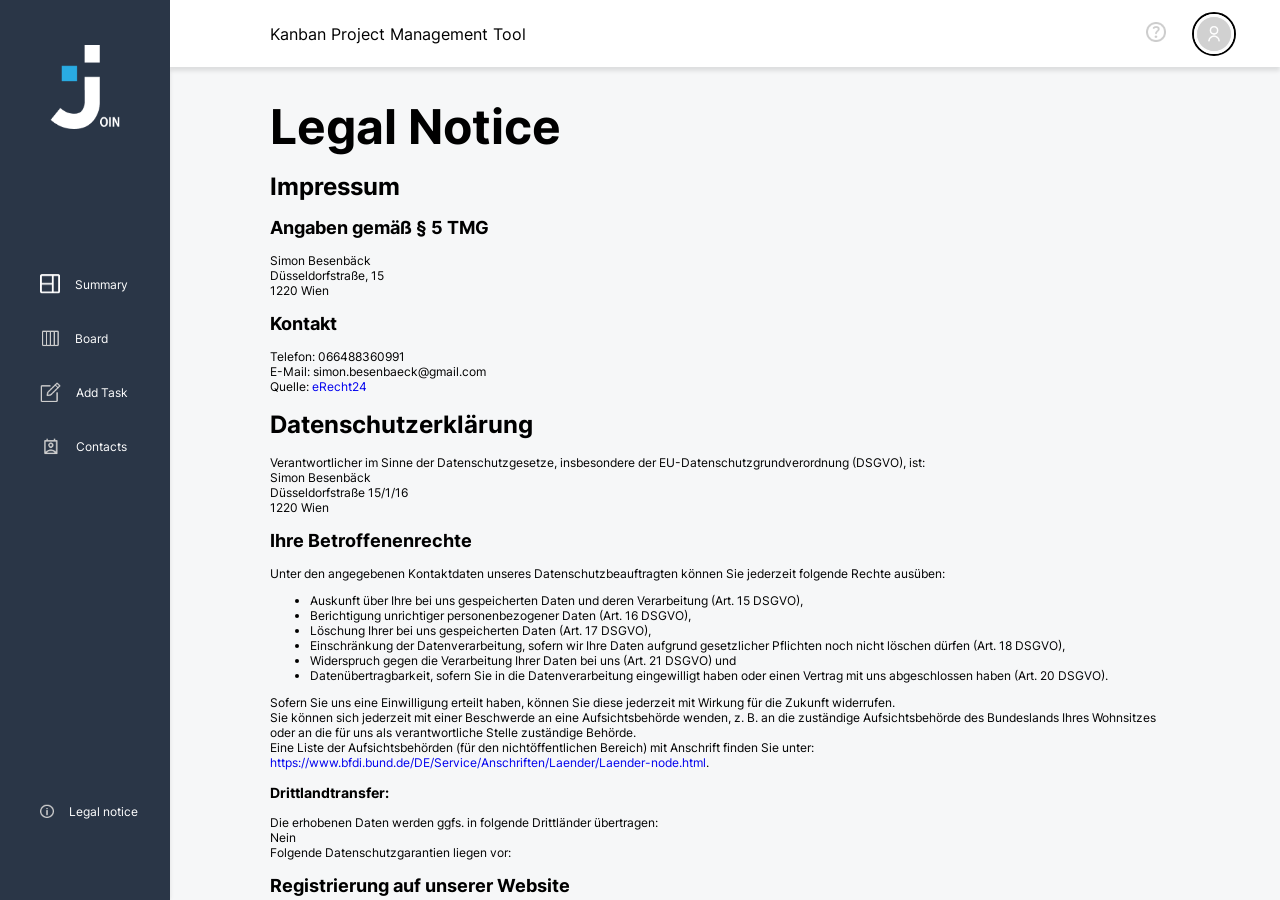
==== legal_notice.html @ 309a044e "joinNewFirst" ====
<!DOCTYPE html>
<html lang="en">
<head>
    <meta charset="UTF-8">
    <meta http-equiv="X-UA-Compatible" content="IE=edge">
    <meta name="viewport" content="width=device-width, initial-scale=1.0">
    <title>Legal notice</title>
    <link rel="stylesheet" href="legal_notice.css">
    <!-- Favicon -->
    <link rel="icon" type="image/x-icon" href="assets/img/logo-big.png">
    <!-- CSS Loaded on every page -->
    <link rel="stylesheet" href="font.css">
    <link rel="stylesheet" href="style.css">
    <!-- JS Loaded on every page -->
    <script src="mini_backend.js"></script>
    <script src="js/header_profile.js"></script>
    <script src="script.js"></script>
    <script src="js/nav_template.js"></script>
    <script src="js/header_template.js"></script>
    <script src="js/popup.js"></script>
    <script src="js/popup2.js"></script>
    <script src="js/popup_template.js"></script>
    
</head>
<body onload="renderNav();renderHeader();renderPopups()">
    <div class="top-page relative">
        <div class="page flex relative" id="page">
            <div class="nav flex column" id="nav"></div>
            <div class="wrapper flex column relative" id="wrapper">
                <div class="popUp" id="popUp"></div>
                <div class="header flex" id="header"></div>
                <div class="content-container" id="content-container">
                    <div class="help-wrapper">
                        <h1 class="help-title">Legal Notice</h1>
                        <h1>Impressum</h1>
                        <h2>Angaben gemäß § 5 TMG</h2>
                        <p>Simon Besenbäck<br />
                        Düsseldorfstraße, 15<br />
                        1220 Wien</p>
                        <h2>Kontakt</h2>
                        <p>Telefon: 066488360991<br />
                        E-Mail: simon.besenbaeck@gmail.com</p>
                        <p>Quelle: <a href="https://www.e-recht24.de">eRecht24</a></p>

                        <h1>Datenschutzerklärung</h1>
                        <p>Verantwortlicher im Sinne der Datenschutzgesetze, insbesondere der EU-Datenschutzgrundverordnung (DSGVO), ist:</p>
                        <p>Simon Besenbäck
                        <br>Düsseldorfstraße 15/1/16
                        <br>1220 Wien</p>
                        <h2>Ihre Betroffenenrechte</h2>
                        <p>Unter den angegebenen Kontaktdaten unseres Datenschutzbeauftragten können Sie jederzeit folgende Rechte ausüben:</p>
                        <ul>
                        <li>Auskunft über Ihre bei uns gespeicherten Daten und deren Verarbeitung (Art. 15 DSGVO),</li>
                        <li>Berichtigung unrichtiger personenbezogener Daten (Art. 16 DSGVO),</li>
                        <li>Löschung Ihrer bei uns gespeicherten Daten (Art. 17 DSGVO),</li>
                        <li>Einschränkung der Datenverarbeitung, sofern wir Ihre Daten aufgrund gesetzlicher Pflichten noch nicht löschen dürfen (Art. 18 DSGVO),</li>
                        <li>Widerspruch gegen die Verarbeitung Ihrer Daten bei uns (Art. 21 DSGVO) und</li>
                        <li>Datenübertragbarkeit, sofern Sie in die Datenverarbeitung eingewilligt haben oder einen Vertrag mit uns abgeschlossen haben (Art. 20 DSGVO).</li>
                        </ul>
                        <p>Sofern Sie uns eine Einwilligung erteilt haben, können Sie diese jederzeit mit Wirkung für die Zukunft widerrufen.</p>
                        <p>Sie können sich jederzeit mit einer Beschwerde an eine Aufsichtsbehörde wenden, z. B. an die zuständige Aufsichtsbehörde des Bundeslands Ihres Wohnsitzes oder an die für uns als verantwortliche Stelle zuständige Behörde.</p>
                        <p>Eine Liste der Aufsichtsbehörden (für den nichtöffentlichen Bereich) mit Anschrift finden Sie unter: 
                            <a class="help-links" href="https://www.bfdi.bund.de/DE/Service/Anschriften/Laender/Laender-node.html" target="_blank" rel="noopener nofollow">https://www.bfdi.bund.de/DE/Service/Anschriften/Laender/Laender-node.html</a>.</p>
                        <p></p><h3>Drittlandtransfer:</h3>
                        <p>Die erhobenen Daten werden ggfs. in folgende Drittländer übertragen: </p>
                        <p>Nein</p>
                        <p>Folgende Datenschutzgarantien liegen vor: </p>
                        <p></p><h2>Registrierung auf unserer Website</h2>
                        <h3>Art und Zweck der Verarbeitung:</h3>
                        <p>Für die Registrierung auf unserer Website benötigen wir einige personenbezogene Daten, die über eine Eingabemaske an uns übermittelt werden. </p>
                        <p>Zum Zeitpunkt der Registrierung werden zusätzlich folgende Daten erhoben:</p>
                        <p>keine</p>
                        <p>Ihre Registrierung ist für das Bereithalten bestimmter Inhalte und Leistungen auf unserer Website erforderlich.</p>
                        <h3>Rechtsgrundlage:</h3>
                        <p>Die Verarbeitung der bei der Registrierung eingegebenen Daten erfolgt auf Grundlage einer Einwilligung des Nutzers (Art. 6 Abs. 1 lit. a DSGVO).</p>
                        <h3>Empfänger:</h3>
                        <p>Empfänger der Daten sind ggf. technische Dienstleister, die für den Betrieb und die Wartung unserer Website als Auftragsverarbeiter tätig werden.</p>
                        <p></p><h3>Drittlandtransfer:</h3>
                        <p>Die erhobenen Daten werden ggfs. in folgende Drittländer übertragen: </p>
                        <p>nein</p>
                        <p>Folgende Datenschutzgarantien liegen vor: </p>
                        <p></p><h3>Speicherdauer:</h3>
                        <p>Daten werden in diesem Zusammenhang nur verarbeitet, solange die entsprechende Einwilligung vorliegt. </p>
                        <h3>Bereitstellung vorgeschrieben oder erforderlich:</h3>
                        <p>Die Bereitstellung Ihrer personenbezogenen Daten erfolgt freiwillig, allein auf Basis Ihrer Einwilligung. Ohne die Bereitstellung Ihrer personenbezogenen Daten können wir Ihnen keinen Zugang auf unsere angebotenen Inhalte gewähren. </p>
                        <p></p><hr>
                        <h2>Information über Ihr Widerspruchsrecht nach Art. 21 DSGVO</h2>
                        <h3>Einzelfallbezogenes Widerspruchsrecht</h3>
                        <p>Sie haben das Recht, aus Gründen, die sich aus Ihrer besonderen Situation ergeben, jederzeit gegen die Verarbeitung Sie betreffender personenbezogener Daten, die aufgrund Art. 6 Abs. 1 lit. f DSGVO (Datenverarbeitung auf der Grundlage einer Interessenabwägung) erfolgt, Widerspruch einzulegen; dies gilt auch für ein auf diese Bestimmung gestütztes Profiling im Sinne von Art. 4 Nr. 4 DSGVO.</p>
                        <p>Legen Sie Widerspruch ein, werden wir Ihre personenbezogenen Daten nicht mehr verarbeiten, es sei denn, wir können zwingende schutzwürdige Gründe für die Verarbeitung nachweisen, die Ihre Interessen, Rechte und Freiheiten überwiegen, oder die Verarbeitung dient der Geltendmachung, Ausübung oder Verteidigung von Rechtsansprüchen.</p>
                        <h3>Empfänger eines Widerspruchs</h3>
                        <p>Simon Besenbäck
                        <br>Düsseldorfstraße 15/1/16
                        <br>1220 Wien</p>
                        <hr>
                        <h2>Änderung unserer Datenschutzbestimmungen</h2>
                        <p>Wir behalten uns vor, diese Datenschutzerklärung anzupassen, damit sie stets den aktuellen rechtlichen Anforderungen entspricht oder um Änderungen unserer Leistungen in der Datenschutzerklärung umzusetzen, z.B. bei der Einführung neuer Services. Für Ihren erneuten Besuch gilt dann die neue Datenschutzerklärung.</p>
                        <h2>Fragen an den Datenschutzbeauftragten</h2>
                        <p>Wenn Sie Fragen zum Datenschutz haben, schreiben Sie uns bitte eine E-Mail oder wenden Sie sich direkt an die für den Datenschutz verantwortliche Person in unserer Organisation:</p>
                        <p>Nein</p>
                        <p><em>Die Datenschutzerklärung wurde mithilfe der activeMind AG erstellt, den Experten für <a href="https://www.activemind.de/datenschutz/datenschutzbeauftragter/" target="_blank" rel="noopener">externe Datenschutzbeauftragte</a> (Version #2020-09-30).</em></p>
                    </div>
                </div>
            </div>
        </div>
    </div>
</body>
</html>
---- legal_notice.css ----
.help-wrapper {
    padding: 60px 100px;
}

.help-title {
    font-size: 48px;
    margin: 0;
}

@media (max-width: 1600px) {
    .help-wrapper {
        padding: 30px 100px;
    }
}

@media screen and (max-width: 1010px) {
    .help-wrapper {
        padding: 40px 20px;
    }
}

@media screen and (max-width: 800px) {
    .help-wrapper {
        padding: 0px 30px 130px;
        margin-top: 99px;
    }
}

@media screen and (max-width: 500px) {
    .help-wrapper {
        font-size: 12px;
    }

    h2 {
        font-size: 16px;
    }

    .help-title {
        font-size: 35px;
    }

    .help-links {
        font-size: 14px;
    }
}

@media screen and (max-width: 380px) {
    .help-wrapper {
        padding: 0px 10px 100px;
    }

    .help-links {
        font-size: 7px;
    }
}

@media screen and (max-width: 310px) {
    .help-links {
        font-size: 5px;
    }
}
---- font.css ----
/* inter-100 - latin */
@font-face {
     font-family: 'Inter';
     font-style: normal;
     font-weight: 100;
     src: url('./assets/font/inter-v12-latin-100.eot'); /* IE9 Compat Modes */
     src: local(''),
          url('./assets/font/inter-v12-latin-100.eot?#iefix') format('embedded-opentype'), /* IE6-IE8 */
          url('./assets/font/inter-v12-latin-100.woff2') format('woff2'), /* Super Modern Browsers */
          url('./assets/font/inter-v12-latin-100.woff') format('woff'), /* Modern Browsers */
          url('./assets/font/inter-v12-latin-100.ttf') format('truetype'), /* Safari, Android, iOS */
          url('./assets/font/inter-v12-latin-100.svg#Inter') format('svg'); /* Legacy iOS */
   }
   /* inter-200 - latin */
   @font-face {
     font-family: 'Inter';
     font-style: normal;
     font-weight: 200;
     src: url('../assets/font/inter-v12-latin-200.eot'); /* IE9 Compat Modes */
     src: local(''),
          url('../assets/font/inter-v12-latin-200.eot?#iefix') format('embedded-opentype'), /* IE6-IE8 */
          url('../assets/font/inter-v12-latin-200.woff2') format('woff2'), /* Super Modern Browsers */
          url('../assets/font/inter-v12-latin-200.woff') format('woff'), /* Modern Browsers */
          url('../assets/font/inter-v12-latin-200.ttf') format('truetype'), /* Safari, Android, iOS */
          url('../assets/font/inter-v12-latin-200.svg#Inter') format('svg'); /* Legacy iOS */
   }
   /* inter-300 - latin */
   @font-face {
     font-family: 'Inter';
     font-style: normal;
     font-weight: 300;
     src: url('./assets/font/inter-v12-latin-300.eot'); /* IE9 Compat Modes */
     src: local(''),
          url('./assets/font/inter-v12-latin-300.eot?#iefix') format('embedded-opentype'), /* IE6-IE8 */
          url('./assets/font/inter-v12-latin-300.woff2') format('woff2'), /* Super Modern Browsers */
          url('./assets/font/inter-v12-latin-300.woff') format('woff'), /* Modern Browsers */
          url('./assets/font/inter-v12-latin-300.ttf') format('truetype'), /* Safari, Android, iOS */
          url('./assets/font/inter-v12-latin-300.svg#Inter') format('svg'); /* Legacy iOS */
   }
   /* inter-regular - latin */
   @font-face {
     font-family: 'Inter';
     font-style: normal;
     font-weight: 400;
     src: url('./assets/font/inter-v12-latin-regular.eot'); /* IE9 Compat Modes */
     src: local(''),
          url('./assets/font/inter-v12-latin-regular.eot?#iefix') format('embedded-opentype'), /* IE6-IE8 */
          url('./assets/font/inter-v12-latin-regular.woff2') format('woff2'), /* Super Modern Browsers */
          url('./assets/font/inter-v12-latin-regular.woff') format('woff'), /* Modern Browsers */
          url('./assets/font/inter-v12-latin-regular.ttf') format('truetype'), /* Safari, Android, iOS */
          url('./assets/font/inter-v12-latin-regular.svg#Inter') format('svg'); /* Legacy iOS */
   }
   /* inter-500 - latin */
   @font-face {
     font-family: 'Inter';
     font-style: normal;
     font-weight: 500;
     src: url('./assets/font/inter-v12-latin-500.eot'); /* IE9 Compat Modes */
     src: local(''),
          url('./assets/font/inter-v12-latin-500.eot?#iefix') format('embedded-opentype'), /* IE6-IE8 */
          url('./assets/font/inter-v12-latin-500.woff2') format('woff2'), /* Super Modern Browsers */
          url('./assets/font/inter-v12-latin-500.woff') format('woff'), /* Modern Browsers */
          url('./assets/font/inter-v12-latin-500.ttf') format('truetype'), /* Safari, Android, iOS */
          url('./assets/font/inter-v12-latin-500.svg#Inter') format('svg'); /* Legacy iOS */
   }
   /* inter-600 - latin */
   @font-face {
     font-family: 'Inter';
     font-style: normal;
     font-weight: 600;
     src: url('./assets/font/inter-v12-latin-600.eot'); /* IE9 Compat Modes */
     src: local(''),
          url('./assets/font/inter-v12-latin-600.eot?#iefix') format('embedded-opentype'), /* IE6-IE8 */
          url('./assets/font/inter-v12-latin-600.woff2') format('woff2'), /* Super Modern Browsers */
          url('./assets/font/inter-v12-latin-600.woff') format('woff'), /* Modern Browsers */
          url('./assets/font/inter-v12-latin-600.ttf') format('truetype'), /* Safari, Android, iOS */
          url('./assets/font/inter-v12-latin-600.svg#Inter') format('svg'); /* Legacy iOS */
   }
   /* inter-700 - latin */
   @font-face {
     font-family: 'Inter';
     font-style: normal;
     font-weight: 700;
     src: url('./assets/font/inter-v12-latin-700.eot'); /* IE9 Compat Modes */
     src: local(''),
          url('./assets/font/inter-v12-latin-700.eot?#iefix') format('embedded-opentype'), /* IE6-IE8 */
          url('./assets/font/inter-v12-latin-700.woff2') format('woff2'), /* Super Modern Browsers */
          url('./assets/font/inter-v12-latin-700.woff') format('woff'), /* Modern Browsers */
          url('./assets/font/inter-v12-latin-700.ttf') format('truetype'), /* Safari, Android, iOS */
          url('./assets/font/inter-v12-latin-700.svg#Inter') format('svg'); /* Legacy iOS */
   }
   /* inter-800 - latin */
   @font-face {
     font-family: 'Inter';
     font-style: normal;
     font-weight: 800;
     src: url('./assets/font/inter-v12-latin-800.eot'); /* IE9 Compat Modes */
     src: local(''),
          url('./assets/font/inter-v12-latin-800.eot?#iefix') format('embedded-opentype'), /* IE6-IE8 */
          url('./assets/font/inter-v12-latin-800.woff2') format('woff2'), /* Super Modern Browsers */
          url('./assets/font/inter-v12-latin-800.woff') format('woff'), /* Modern Browsers */
          url('./assets/font/inter-v12-latin-800.ttf') format('truetype'), /* Safari, Android, iOS */
          url('./assets/font/inter-v12-latin-800.svg#Inter') format('svg'); /* Legacy iOS */
   }
   /* inter-900 - latin */
   @font-face {
     font-family: 'Inter';
     font-style: normal;
     font-weight: 900;
     src: url('./assets/font/inter-v12-latin-900.eot'); /* IE9 Compat Modes */
     src: local(''),
          url('./assets/font/inter-v12-latin-900.eot?#iefix') format('embedded-opentype'), /* IE6-IE8 */
          url('./assets/font/inter-v12-latin-900.woff2') format('woff2'), /* Super Modern Browsers */
          url('./assets/font/inter-v12-latin-900.woff') format('woff'), /* Modern Browsers */
          url('./assets/font/inter-v12-latin-900.ttf') format('truetype'), /* Safari, Android, iOS */
          url('./assets/font/inter-v12-latin-900.svg#Inter') format('svg'); /* Legacy iOS */
   }
---- style.css ----
*, *:before, *:after {
    -webkit-box-sizing: border-box; 
    -moz-box-sizing: border-box; 
    box-sizing: border-box;
}

html {
    font-family: 'Inter';
    font-size: 12px;
    overflow-x: hidden;
    background-color: #F6F7F8;
}

body {
    padding: 0;
    margin: 0;
}

html, body {
    scroll-behavior: smooth;
}

.flex {
    display: flex;
}

.w-100 {
    width: 100%;
}

.h-100 {
    height: 100%;
}

.column {
    flex-direction: column;
}

.cursor-p {
    cursor: pointer;
}

.cursor-d {
    cursor: default;
}

.d-none {
    display: none !important;
}

.border-none {
    border: none;
}

.relative {
    position: relative;
}

.absolute {
    position: absolute;
}

.justify-center {
    justify-content: center;
}

.align-center {
    align-items: center;
}

.fixed {
    position: fixed;
}

p {
    margin: 0;
}

a {
    text-decoration: none;
}

.auto {
    overflow: auto;
}

.opa-1 {
    opacity: 1;
}

.opa-0 {
    opacity: 0;
}

.legal-notice-wapper {
    padding: 9px;
}

/* colors:
    blue/gray nav-background: #2A3647
    nav-background selected:  #091931
    button hover lightblue: #29ABE2
    lightgray background: #F6F7F8
    orange category: #FF7A00
    contact blue: #0190E0
    contact pink: #EE00D6
    contact green: #02CF2F
*/

.top-page {
    top: 0;
    left: 0;
    right: 0;
    bottom: 0;
    overflow: hidden;

}

.page {
    width: 100%;
    height: 100vh;
}

/* ########## NAV ########## */
.nav {
    min-height: 100vh;
    height: 100%;
    min-width: 170px;
    align-items: center;
    padding: 29vh 0px 66px 0px;
    background-color: #2A3647;
    box-shadow: 0px 0px 4px rgba(0, 0, 0, 0.1);
    color: white;
    z-index: 1;
}

.logo-img{
    width: 70px;
    top: 45px;
    left: auto;
    right: auto;
}

.wrapper {
    width: 100%;
    min-height: 100%;
    overflow-y: hidden;
    transition: all 125ms ease-in-out;
}

.nav-selection {
    height: 100%;
    width: 100%;
    /* padding-top: 12vh; */
    justify-content: space-between;
}

.nav-main-selection {
    align-items: flex-start;
    gap: 8px;
    width: 100%;
    height: 229px;
}

.nav-item {
    justify-content: flex-start;
    align-items: center;
    padding: 0px 15px 0px 40px;
    width: 100%;
    height: 46px;
    gap: 15px;
    cursor: pointer;
    color: white;
}

.nav-summary  img {
    width: 20px;
    height: 20px;
}

.nav-board img {
    width: 20px;
    height: 22px;
}

.nav-add-task img {
    width: 21px;
    height: 20px;
}

.nav-contacts img {
    width: 21px;
    height: 22px;
}

.nav-legal-notice img {
    width: 14px;
}

.selected-nav-item {
    background-color: #091931;
}


/* ########## HEADER ########## */

.header {
    justify-content: space-between;
    align-items: center;
    padding: 20px 36px 20px 100px;
    gap: 34px;
    height: 67px;
    font-size: 16px;
    z-index: 2;
    box-shadow: 0px 4px 4px rgba(0, 0, 0, 0.1);
    background-color: white;
}

.header-right-corner {
    justify-content: center;
    align-items: center;
    gap: 26px;
    width: 106px;
}

.header-menu-resp {
    display: none;
}

.header-title-resp {
    display: none;
}

.header-right-corner-addTask {
    display: none;
}

.help-img {
    width: 20px;
    height: 20px;
}

.header-profil-container {
    justify-content: center;
    align-items: center;
    border-radius: 50%;
    border: 2px solid black;
}

.header-profil {
    border-radius: 50%;
    border: 1px solid white;
    width: 40px;
    height: 40px;
    object-fit: cover;
}

#header-profil-container-user-abbreviation {
    justify-content: center;
    align-items: center;
}

.logo-img-resp {
    display: none;
}


/* ########## POPUP - HEADER PROFIL MENU ########## */

.header-menu-container-full {
    top: 0;
    right: 0;
    width: 100%;
    bottom: 0;
    background-color: transparent;
    z-index: 3;
}

.header-menu-popup-slideIn , .header-menu-popup-slideOut {
    transform: none;
}

.header-menu-container {
    top: 67px;
    width: 100%;
    padding: 0 45px 0 0;
}

.header-menu-spacer {
    width: 100%;
    background-color: transparent;
}

.header-menu {
    justify-content: center;
    align-items: center;
    width: 120px;
    padding: 5px 10px;
    color: white;
    background-color: #2A3647;
    box-shadow: 0px 0px 4px rgba(0, 0, 0, 0.1);
    border-radius: 18px 0px 18px 18px;
    font-weight: lighter;
    font-size: 14px;
}

.header-menu > a {
    text-decoration: none;
    color: white;
}

.header-menu-item {
    padding: 10px;
}

/* ########## CONTENT ########## */
.wrapper > .content-container {
    background-color: #F6F7F8;
    width: 100%;
    height: 100%;
    overflow-y: auto;
    scroll-behavior: smooth;
}

/* ########## POPUP TASK CREATED ########## */
.absolute-centered {
    width: fit-content;
    position: absolute;
    align-items: center;
    margin: 0 auto;
    left: 0;
    right: 0;
}

.pop-up-created-task {
    transform: translateY(100vh);
    z-index: 999;
    background-color: #2A3647;
    color: white;
    border-radius: 9px;
    padding: 10px 18px;
    justify-content: space-between;
    gap: 18px;
    font-size: 16px;
    font-weight: bold;
}

.add-task-prio-container-alert {
    font-size: 16px;
    margin-bottom: 15px;
    color: red;
}

.category-required-alert {
    font-size: 14px;
    margin-bottom: 15px;
    color: red;
}

.create-task-animation {
    animation-name: slideUP; /* Animation is in add_task_only.css and board.css*/
    animation-duration: 225ms;
    animation-fill-mode: forwards;
}

@keyframes display {
    from {opacity: 0;}
    to {opacity: 1;}
}

/* ########## RESPONSIVE ########## */


@media screen and (max-width: 1010px) {
    .header {
        padding-left: 20px;
    }
}

@media screen and (max-width: 1000px) {
    .nav {
        min-width: 141px;
    }
    .nav-item {
        padding-left: 25px;
    }
}

@media screen and (max-width: 800px) {
    /* NAV */
    .nav {
        flex-direction: row;
        width: 100%;
        height: 100%;
        max-height: 95px;
        min-height: 95px;
        padding: 0;

        position: fixed;
        bottom: 0;
        left: 0;
        z-index: 2;
    }

    .logo-img {
        display: none;
    }

    .nav-selection {
        justify-content: space-between;
        display: block;
        height: 100%;
        width: 100%;
    }

    .nav-main-selection {
        flex-direction: row;
        align-items: center;
        justify-content: space-evenly;
        width: 100%;
        height: 100%;
    }

    .nav-item {
        justify-content: flex-end;
        align-items: center;
        flex-direction: column;
        gap: 9px; 
        width: 82px;
        height: 100%;        
        padding: 5px 5px 21px 5px;
    }

    .nav-item p {
        font-size: 15px;
    }

    .nav-summary img {
        width: 22px;
        height: 22px;
    }

    .nav-board img {
        width: 31px;
        height: 31px;
    }

    .nav-add-task img {
        width: 30px;
        height: 29px;
    }

    .nav-contacts img {
        width: 35px;
        height: 37px;
    }

    .nav-board {
        gap: 6px;
    }

    .nav-add-task {
        gap: 10px;
    }

    .nav-contacts {
        gap: 6px;
    }

    .nav-legal-notice {
        display: none;
    }

    /* HEADER */
    .header {
        position: fixed;
        top: 0;
        left: 0;
        width: 100%;
        justify-content: flex-end;
        padding: 5px 22px 5px 30px;
    }

    .header-title, .help-img {
        display: none;
    }

    .header-title-resp {
        display: block;
        font-size: 16px;
        font-weight: normal;
        margin-top: 99px;
        margin-left: 30px;
        padding-bottom: 16px;
    }

    .logo-img-resp {
        display: block;
        top: 17px;
        left: 23px;
        width: 30px;
    }

    .header-right-corner {
        justify-content: flex-end;
    }

    /* HEADER MENU POPUP*/
    .header-menu-container-full {
        transform: translateX(140px);
        transition: transform 125ms ease-in-out;
    }

    .header-menu-popup-slideIn {
        transform: translateX(0);
    }
    
    .header-menu-popup-slideOut {
        transform: translateX(140px);   
    }

    .header-menu-container{
        padding: 0 21px 0 0;
    }

    .header-menu {
        align-items: flex-start;
        padding: 15px 15px 15px 15px;
        gap: 15px;
        min-width: 110px;
    }

    .header-menu-resp {
        display: unset;
    }

    .header-menu-item {
        padding: 0;
    }

    /* HEADER ADDTASTK BUTTON */
    .header-create-btn {
        align-items: center;
        justify-content: space-between;
        background-color: #2A3647;
        color: white;
        transition: background-color 125ms, color 125ms, border 125ms, box-shadow 125ms ease-in-out;
        padding: 12px 10px;
        border-radius: 10px;
        gap: 10px;
    }

    .header-create-btn:hover {
        background-color: #29ABE2;
        box-shadow: 0px 3px 3px rgba(0, 0, 0, 0.2);
    } 

    .header-create-btn > p {
        font-weight: bold;
        font-size: 20px;
    }

    .header-create-btn > img {
        width: 20px;
    }

    /* CREATE TASK POP-UP*/
    .pop-up-created-task {
        transform: translateY(70vh);
        opacity: 0;
    }

    .create-task-animation {
        animation-name: display;
        animation-timing-function: ease-in-out;
        animation-duration: 125ms;
    }
}

@media screen and (max-width: 400px) {
    .nav {
        padding: 0 10px 0 10px;
        max-height: 80px;
        min-height: 80px;
    }

    .nav-main-selection {
        justify-content: space-between;
    }

    .nav-item {
        padding: 5px 5px 15px 5px;
    }

    .nav-item p {
        font-size: 12px;
    }
}

@media screen and (max-width: 300px) {
    .nav {
        padding: 0px 5px 0px 5px;
        max-height: 58px;
        min-height: 56px;
    }

    .nav-main-selection {
        gap: 6px;
    }

    .nav-item {
        width: 70px;
        padding: 5px 5px 7px 5px;
    }

    .nav-item p {
        font-size: 10px;
    }

    .nav-summary img {
        width: 18px;
        height: 18px;
    }

    .nav-board img {
        width: 26px;
        height: 24px;
    }

    .nav-add-task img {
        width: 21px;
        height: 20px;
    }

    .nav-contacts img {
        width: 26px;
        height: 27px;
    }

    .nav-contacts {
        gap: 7px;
    }

    .header-title-resp {
        margin-top: 92px;
        margin-left: 10px;
        padding-bottom: 16px;
        font-size: 14px;
    }
}
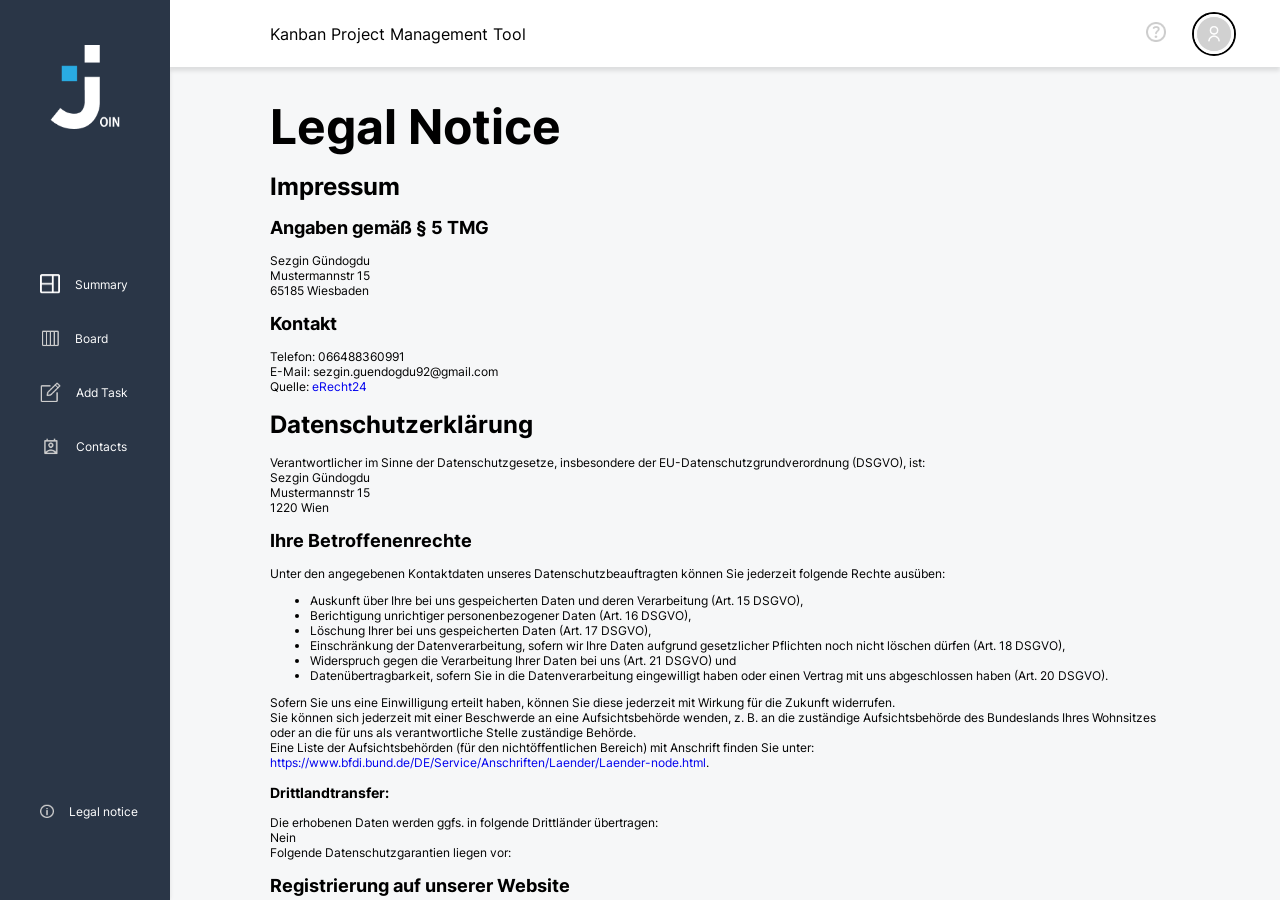
==== commit 3d00e384: "final" ====
--- a/legal_notice.html
+++ b/legal_notice.html
@@ -34,18 +34,18 @@
                         <h1 class="help-title">Legal Notice</h1>
                         <h1>Impressum</h1>
                         <h2>Angaben gemäß § 5 TMG</h2>
-                        <p>Simon Besenbäck<br />
-                        Düsseldorfstraße, 15<br />
-                        1220 Wien</p>
+                        <p>Sezgin Gündogdu<br />
+                        Mustermannstr 15<br />
+                        65185 Wiesbaden</p>
                         <h2>Kontakt</h2>
                         <p>Telefon: 066488360991<br />
-                        E-Mail: simon.besenbaeck@gmail.com</p>
+                        E-Mail: sezgin.guendogdu92@gmail.com</p>
                         <p>Quelle: <a href="https://www.e-recht24.de">eRecht24</a></p>
 
                         <h1>Datenschutzerklärung</h1>
                         <p>Verantwortlicher im Sinne der Datenschutzgesetze, insbesondere der EU-Datenschutzgrundverordnung (DSGVO), ist:</p>
-                        <p>Simon Besenbäck
-                        <br>Düsseldorfstraße 15/1/16
+                        <p>Sezgin Gündogdu
+                        <br>Mustermannstr 15
                         <br>1220 Wien</p>
                         <h2>Ihre Betroffenenrechte</h2>
                         <p>Unter den angegebenen Kontaktdaten unseres Datenschutzbeauftragten können Sie jederzeit folgende Rechte ausüben:</p>
@@ -89,8 +89,8 @@
                         <p>Sie haben das Recht, aus Gründen, die sich aus Ihrer besonderen Situation ergeben, jederzeit gegen die Verarbeitung Sie betreffender personenbezogener Daten, die aufgrund Art. 6 Abs. 1 lit. f DSGVO (Datenverarbeitung auf der Grundlage einer Interessenabwägung) erfolgt, Widerspruch einzulegen; dies gilt auch für ein auf diese Bestimmung gestütztes Profiling im Sinne von Art. 4 Nr. 4 DSGVO.</p>
                         <p>Legen Sie Widerspruch ein, werden wir Ihre personenbezogenen Daten nicht mehr verarbeiten, es sei denn, wir können zwingende schutzwürdige Gründe für die Verarbeitung nachweisen, die Ihre Interessen, Rechte und Freiheiten überwiegen, oder die Verarbeitung dient der Geltendmachung, Ausübung oder Verteidigung von Rechtsansprüchen.</p>
                         <h3>Empfänger eines Widerspruchs</h3>
-                        <p>Simon Besenbäck
-                        <br>Düsseldorfstraße 15/1/16
+                        <p> Sezgin Gündogdu
+                        <br>Mustermannstr 15
                         <br>1220 Wien</p>
                         <hr>
                         <h2>Änderung unserer Datenschutzbestimmungen</h2>
